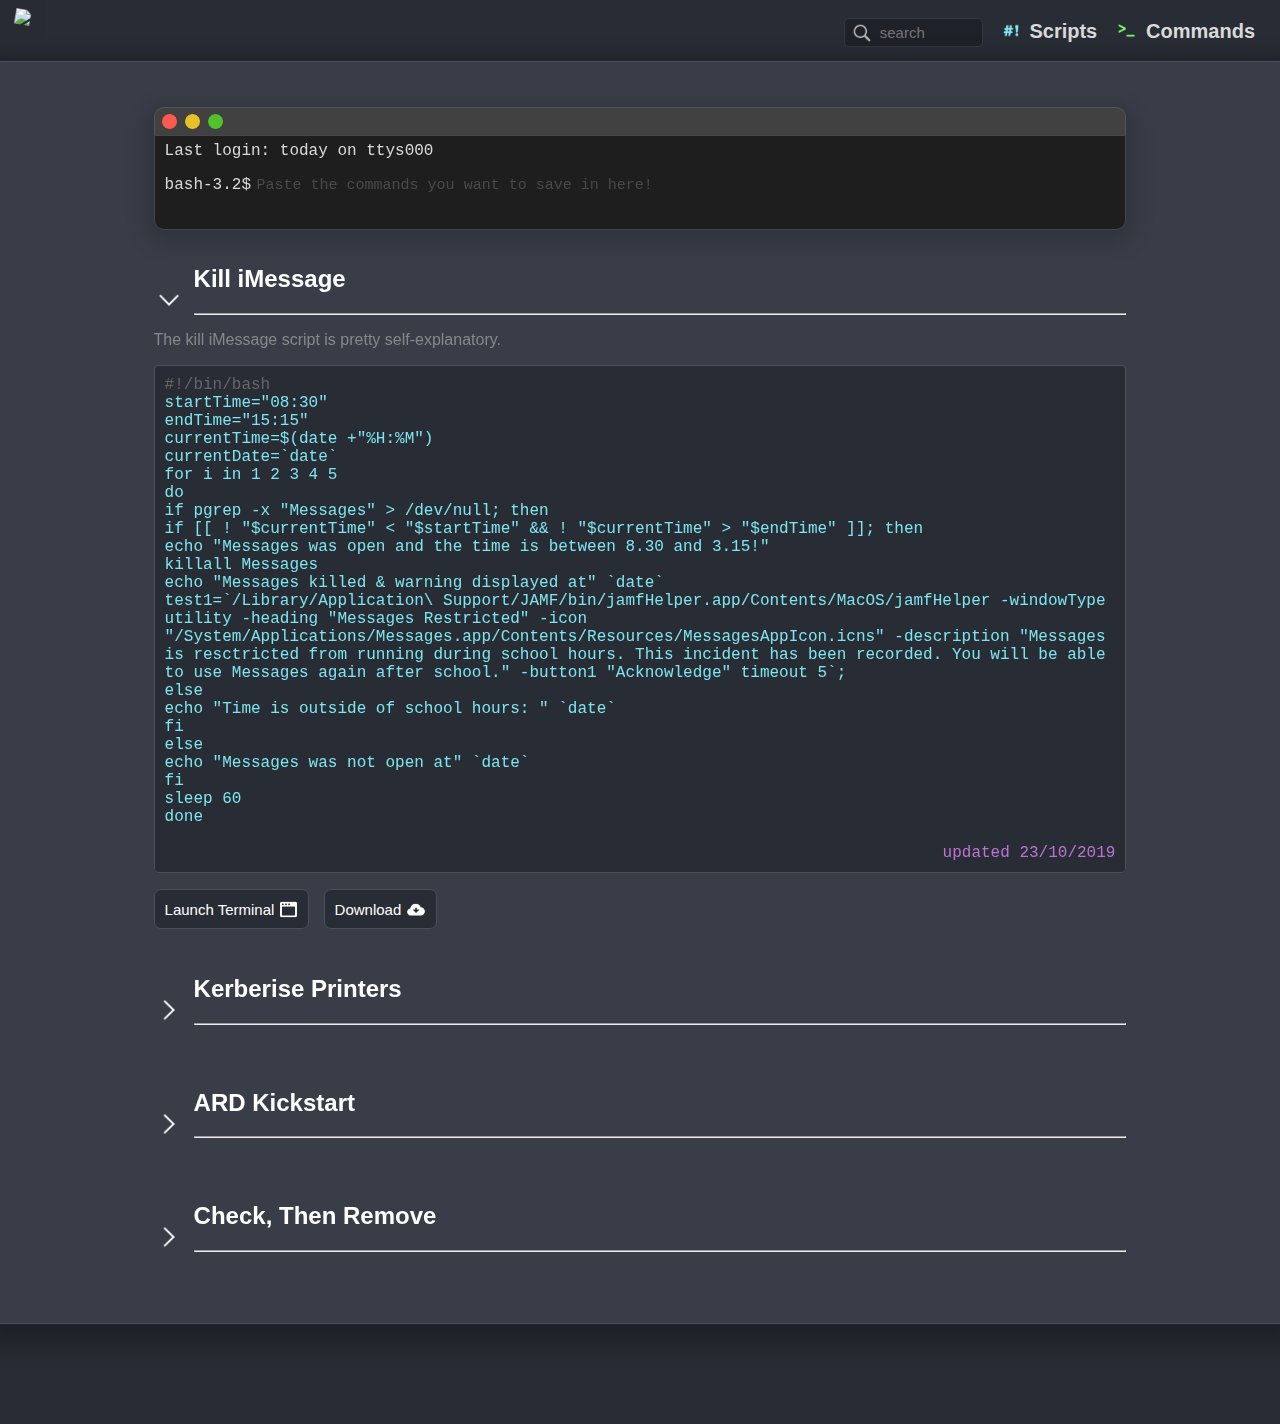
==== scripts.html @ 6391f503 "Add files via upload" ====
<!DOCTYPE html>
<html>
<head>
  <title>ScriptDB</title>
  <link href="./index.css" rel="stylesheet"/>
  <script src="./index.js" type="text/javascript"></script>
</head>
<body>
  <div id="logo"><img src="./img/macintosh_128k.png"/></div>
  <div id="nav">
    <button id="hamburger" type="button" onclick="menuOpen();"></button>
    <ul>
      <li id="active"><img src="./img/com.png"/><a href="./index.html">Commands</a></li>
      <li><img src="./img/scr.png"/><a href="">Scripts</a></li>
      <div id="search"><input id="searchbox" type="text" placeholder="search" onkeyup="searchCode();"/></div>
    </ul>
  </div>
  <ul id="container"><!--start container-->
    <div id="termsplash">
      <div id="titlebar"><div id="dots"><a id="red" onclick="closeTerm();"></a><a id="yellow" onclick="minTerm();"></a><a id="green" onclick="fullTerm();"></a></div></div>
      <div id="mainwindow">
        <p>Last login: today on ttys000</p><p id="prompt">bash-3.2$</p>
        <textarea onkeyup="textAreaAdjust(this)" onkeydown="textAreaAdjust(this)" id="term" placeholder="Paste the commands you want to save in here!"></textarea>
      </div>
    </div>
    <li class="codecont"><!--start codeccont-->
        <button class="chevron" id="hide1" onclick="hide1();"></button>
        <a><h2>Kill iMessage</h2></a>
        <hr>
      <div id="wrap1" class="wrap"><!--start wrap-->
        <p>The kill iMessage script is pretty self-explanatory.</p>
          <p class="scriptblock"><bash>#!/bin/bash</bash><br>startTime="08:30"<br>endTime="15:15"<br>currentTime=$(date +"%H:%M")<br>currentDate=`date`<br>for i in 1 2 3 4 5<br>do<br>if pgrep -x "Messages" > /dev/null; then<br>if [[ ! "$currentTime" < "$startTime" && ! "$currentTime" > "$endTime" ]]; then<br>echo "Messages was open and the time is between 8.30 and 3.15!"<br>killall Messages<br>echo "Messages killed & warning displayed at" `date`<br>test1=`/Library/Application\ Support/JAMF/bin/jamfHelper.app/Contents/MacOS/jamfHelper -windowType utility -heading "Messages Restricted" -icon "/System/Applications/Messages.app/Contents/Resources/MessagesAppIcon.icns" -description "Messages is resctricted from running during school hours. This incident has been recorded. You will be able to use Messages again after school." -button1 "Acknowledge" timeout 5`;<br>else<br>echo "Time is outside of school hours: " `date`<br>fi<br>else<br>echo "Messages was not open at" `date`<br>fi<br>sleep 60<br>done<br><br><date>updated 23/10/2019</date>
          </p>
          <a class="terminal" href="ssh://sadmin@localhost">Launch Terminal<img src="./img/terminal.png"/></a>
          <button class="download">Download<img src="./img/download.png"/></button>
      </div><!--end wrap1-->
    </li><!--end codeccont-->
    <li class="codecont"><!--start codeccont-->
        <button class="chevron" id="hide2" onclick="hide2();"></button>
        <a><h2>Kerberise Printers</h2></a>
        <hr>
        <div id="wrap2" class="wrap"><!--start wrap-->
          <p>With the new Kerberos SSO extension, sometimes you need to kerberise a printer. You can kerberise all of the printers with this script.</p>
          <p class="scriptblock">
            <bash>#!/bin/bash</bash><br>sudo lpadmin -p Art_Epsom_Large -o auth-info-required=negotiate<br>sudo lpadmin -p BeattieDeans -o auth-info-required=negotiate<br>sudo lpadmin -p BoardingDunblane -o auth-info-required=negotiate<br>sudo lpadmin -p BoardingElgin -o auth-info-required=negotiate<br>sudo lpadmin -p BoardingMelrose -o auth-info-required=negotiate<br>sudo lpadmin -p BoardingOffice -o auth-info-required=negotiate<br>sudo lpadmin -p CCWSportsWorkroom -o auth-info-required=negotiate<br>sudo lpadmin -p CCWSwimSchool -o auth-info-required=negotiate<br>sudo lpadmin -p Chapel -o auth-info-required=negotiate<br>sudo lpadmin -p EllisArtGeneral -o auth-info-required=negotiate<br>sudo lpadmin -p EllisDownstairsPro5200 -o auth-info-required=negotiate<br>sudo lpadmin -p EllisUpstairsPro5200 -o auth-info-required=negotiate<br>sudo lpadmin -p EllisWorkroom -o auth-info-required=negotiate<br>sudo lpadmin -p Follow-me-anywhere -o auth-info-required=negotiate<br>sudo lpadmin -p HunterWorkroom -o auth-info-required=negotiate<br>sudo lpadmin -p ICAccounts -o auth-info-required=negotiate<br>sudo lpadmin -p ICBasement -o auth-info-required=negotiate<br>sudo lpadmin -p ICEnglishWorkroom -o auth-info-required=negotiate<br>sudo lpadmin -p ICGroundScience -o auth-info-required=negotiate<br>sudo lpadmin -p ICILT -o auth-info-required=negotiate<br>sudo lpadmin -p ICL1Atrium -o auth-info-required=negotiate<br>sudo lpadmin -p ICL2Library -o auth-info-required=negotiate<br>sudo lpadmin -p ICLanguagesWorkroom -o auth-info-required=negotiate<br>sudo lpadmin -p ICTechnologyWorkroom -o auth-info-required=negotiate<br>sudo lpadmin -p IonaWorkroom -o auth-info-required=negotiate<br>sudo lpadmin -p JSMeetingRoom -o auth-info-required=negotiate<br>sudo lpadmin -p JSPPLCWorkroom -o auth-info-required=negotiate<br>sudo lpadmin -p JSReception -o auth-info-required=negotiate<br>sudo lpadmin -p JSResourceRoom -o auth-info-required=negotiate<br>sudo lpadmin -p JSY5Upstairs -o auth-info-required=negotiate<br>sudo lpadmin -p JSY6Downstairs -o auth-info-required=negotiate<br>sudo lpadmin -p LinkCommunications -o auth-info-required=negotiate<br>sudo lpadmin -p MSOffice -o auth-info-required=negotiate<br>sudo lpadmin -p MSY7Downstairs -o auth-info-required=negotiate<br>sudo lpadmin -p MSY7Upstairs -o auth-info-required=negotiate<br>sudo lpadmin -p MSY8Downstairs -o auth-info-required=negotiate<br>sudo lpadmin -p MSY8Upstairs -o auth-info-required=negotiate<br>sudo lpadmin -p PACDownstairs -o auth-info-required=negotiate<br>sudo lpadmin -p PACMusicWorkroom -o auth-info-required=negotiate<br>sudo lpadmin -p PACReception -o auth-info-required=negotiate<br>sudo lpadmin -p PACUpstairs -o auth-info-required=negotiate<br>sudo lpadmin -p PLCCentreWorkroom -o auth-info-required=negotiate<br>sudo lpadmin -p RhodesRelief -o auth-info-required=negotiate<br>sudo lpadmin -p RhodesScienceDownstairs -o auth-info-required=negotiate<br>sudo lpadmin -p RhodesScienceUpstairs -o auth-info-required=negotiate<br>sudo lpadmin -p RobertsonAdmissions -o auth-info-required=negotiate<br>sudo lpadmin -p RobertsonDepPrincipal -o auth-info-required=negotiate<br>sudo lpadmin -p RobertsonPnC -o auth-info-required=negotiate<br>sudo lpadmin -p RobertsonPrincipal -o auth-info-required=negotiate<br>sudo lpadmin -p RobertsonPrintRoom -o auth-info-required=negotiate<br>sudo lpadmin -p RobertsonReception -o auth-info-required=negotiate<br>sudo lpadmin -p SportsPEWorkroom -o auth-info-required=negotiate<br>sudo lpadmin -p WapitiHealthCentre -o auth-info-required=negotiate<br>
            <bash>exit 0</bash><br>
            <date>updated 10/10/19</date>
          </p>
          <a class="terminal" href="ssh://sadmin@localhost">Launch Terminal<img src="./img/terminal.png"/></a>
          <button class="download">Download<img src="./img/download.png"/></button>
      </div><!--end wrap2-->
    </li><!--end codeccont-->
    <li class="codecont"><!--start codeccont-->
        <button class="chevron" id="hide3" onclick="hide3();"></button>
        <a><h2>ARD Kickstart</h2></a>
        <hr>
        <div id="wrap3" class="wrap"><!--start wrap-->
          <p>Sometimes you need to kickstart the <strong>Apple Remote Desktop</strong> service. This is for when you are unable to remote into a Mac.</p>
          <p class="scriptblock"><bash>#!/bin/bash</bash><br>
sudo /System/Library/CoreServices/RemoteManagement/ARDAgent.app/Contents/Resources/kickstart -activate -configure -allowAccessFor -allUsers -privs -all -clientopts -setmenuextra -menuextra no<br><date>updated 15/05/2019</date></p>
          <a class="terminal" href="ssh://sadmin@localhost">Launch Terminal<img src="./img/terminal.png"/></a>
          <button class="download">Download<img src="./img/download.png"/></button>
      </div><!--end wrap3-->
    </li><!--end codeccont-->
    <li class="codecont"><!--start codeccont-->
        <button class="chevron" id="hide4" onclick="hide4();"></button>
        <a><h2>Check, Then Remove</h2></a>
        <hr>
      <div id="wrap4" class="wrap"><!--start wrap4-->
        <p>Sometimes we want to check if something exists before attempting to remove it. In this example, we're checking if Office 2019 exists before removing 2011.</p>
        <p class="scriptblock"><bash>!#/bin/bash</bash><br>FILE=/Applications/Microsoft\ Word.app<br>if test -f "$FILE"; then<br>rm -r /Applications/Microsoft\ Office\ 2011<br>echo "Office 2011 succesfully removed"<br>else<br>echo "Office 2011 Not installed"<br>fi<br><bash>exit 0</bash><br><date>updated 03/09/2019</date></p>
        <a class="terminal" href="ssh://sadmin@localhost">Launch Terminal<img src="./img/terminal.png"/></a>
        <button class="download">Download<img src="./img/download.png"/></button>
      </div><!--end wrap4-->
    </li><!--end codeccont-->
  </ul><!--end container-->
  <div id="footer">
    <img src="./img/crest.png"/>
    <p>Max Hewett | St. Cuthbert's College</p>
    <a href="mailto:max.hewett@stcuthberts.school.nz"><img src="./img/help.png"/></a>
  </div>
</body>

</html>
---- index.css ----
/* css */
body, html{
  margin:0;
}
body{
  font-family: 'Helvetica Neue' , sans-serif;
  background-color:#282C34;
  animation: none;
}
@keyframes fadein {
      from { opacity: 0; }
      to   { opacity: 1; }
  }
::selection {
  background: rgba(58,63,75,0.9); /* WebKit/Blink Browsers */
}
/*nav and container*/
#hamburger{
  float:right;
  background-color:#282C34;
  height:40px;
  width:40px;
  border:none;
  margin:9px 25px 0 0;
  display:none;
  transition:0.2s;
  background-image:url('./img/hamburger.png');
  background-size:40px;
  opacity:0.15;
  cursor:pointer;
}
#hamburger:hover{
    opacity:0.85;
}
#logo{
  position:fixed;
  z-index:0;
  background-color:RGBA(40,44,52,0.8);
  border-radius:0px 0px 10px 0px;
  transition:0s;
  top:-1px;
}
#logo img{
  height:80px;
  width:auto;
  padding:10px 15px 8px 15px;
  transform:rotate(10deg);
}
.floater{
  position:fixed;
  z-index:+2 !important;
  background-color:RGBA(40,44,52,0.8);
  border-radius:0px 0px 10px 0px;
  transition:0s;
  top:-1px;
}
.floater img{
  height:40px !important;
  width:auto;
  padding:10px 15px 8px 15px;
  transform:rotate(0deg) !important;
}
#nav{
  width:100vw;
  background-color:#282C34;
  height:60px;
  position:fixed;
  z-index:-1;
  top:0;
}
#nav ul{
  margin-right:0;
  margin-top:20px;
  padding-right:5px;
}
#nav ul li{
  list-style-type:none;
  display:inline;
  float:right;
}
#nav ul li img{
  height:15px;
  width:auto;
  margin-right:-10px;
}
#nav ul li a{
  color:#d9d9d9;
  font-weight:700;
  font-size:20px;
  text-decoration: none;
  padding:0px 20px;
  transition:0.2s;
}
#nav ul li a:hover{
  color:#383D47;
}
#active{
  color:#f9f9f9 !important;
}
#search{
  float:right;
  left:0;
  color:#494B52;
  font-weight:700;
  margin-top:-2px;
}
#search input{
  height:25px;
  border-radius:5px;
  width:auto;
  background: url(./img/search.png) no-repeat scroll 4px 1px;
  background-size:25px;
  padding-left:35px;
  background-color:#1E2127;
  width:100px;
  max-width:300px;
  border:1px solid #323841;
  font-size:15px;
  color:#fff;
  transition:0.6s;
  outline: none;
  margin-right:20px;
}
#search input:focus{
  width:45vw;
  transition:0.6s;
}
#container{
  background-color:#383D47;
  color:#f9f9f9;
  width:80vw;
  padding:5vh 10vw;
  position:relative;
  margin-top:61px;
  margin-bottom:100px;
  border-top:1px solid #494F5C;
  border-bottom:1px solid #494F5C;
  z-index:+1;
  transition:0.4s;
  box-shadow: 0px 9px 20px 13px rgba(0,0,0,0.25);
}
#container p{
  color:#888;
}
/*terminal prompt at top*/
#termsplash{
  width:95%;
  margin-left:2.5%;
  height:auto;
  min-height:100px;
  max-height:120px;
  font-family:'courier', sans-serif;
  margin-bottom:50px;
  border-radius:10px;
  box-shadow: 0px 8px 20px 9px rgba(0,0,0,0.15);
  margin-bottom:0px;
  z-index: inherit;
  position:relative;
}
#titlebar{
  background-color: #414141;
  border: 1px solid #545454;
  border-bottom:none;
  border-radius:10px 10px 0 0;
  height:27px;
}
#dots a{
  width:40px;
  height:20px;
  margin:1px 3px 0px -20px;
  background-repeat:no-repeat;
  background-size:25px;
  float:left;
  cursor:pointer;
  transition:0.2s;
}
#red{
  background-image:url('img/red.png');
  margin-left:2px !important;
}
#red:hover{
  background-image: url('img/redhover.png');
}
#yellow{
  background-image:url('img/yellow.png');
}
#yellow:hover{
  background-image: url('img/yellowhover.png');
}
#green{
  background-image:url('img/green.png');
}
#green:hover{
  background-image: url('img/greenhover.png');
}
#mainwindow{
  background-color:#1E1E1E;
  padding:0px 10px 10px 10px;
  border: 1px solid #484748;
  border-radius:0 0 10px 10px;
  height:90%;
  padding-top:-5px;
  overflow:hidden;
  position:relative;
  transition:0.3s;
}
#mainwindow p{
  margin-top:6px;
  color:#d9d9d9;
}
#prompt{
  background-color: #1E1E1E;
}
#term{
  width:100%;
  float:left;
  margin-top:-35px;
  margin-left:-3px;
  margin-bottom:10px;
  height:auto;
  background:none;
  font-family:'courier';
  font-size:15px;
  color:#ddd;
  border:none;
  text-indent: 93px;
  outline:none;
  resize:none;
  max-height: 30px;
}
textarea::-webkit-input-placeholder {
    opacity:0.5;
    text-shadow: none;
}
/*start of codeblocks*/

h1{
  font-family:'courier';
  text-align:center;
  color:#7DFF6D;
}
.chevron{
  background-image:url('./img/chevron.png');
  background-size:30px;
  width:30px;
  height:30px;
  background-color: #383D47;
  border:none;
  cursor:pointer;
  display:inline-block;
  float:left;
  margin-top:20px;
  margin-right:10px;
  transition:0.2s;
}
.codecont{
  padding:2vh 2vw;
  margin:0;
  list-style-type: none;
  animation: fadein 1s;
}
.codecont a{

}
.codecont h2{
  color:#fff;
}
.wrap{
  padding-bottom:30px;
  position:relative;
}
.codeblock{
  color:#7DFF6D !important;
  padding:10px;
  border:1px solid #494F5C;
  border-radius:4px;
  background-color:#282C34;
  font-family: 'courier', 'courier new', sans-sans-serif;
  overflow:scroll;
}
.scriptblock{
  color:#7EE4ED !important;
  padding:10px;
  border:1px solid #494F5C;
  border-radius:4px;
  background-color:#282C34;
  font-family: 'courier', 'courier new', sans-sans-serif;
  overflow:scroll;
}
bash{
  color:#666;
}
date{
  color:#BB73D2;
  float:right;
}
strong{
  font-weight:700;
  color:#bbb;
}
.download{
  padding:10px;
  background-color:#282C34;
  border:1px solid #494F5C;
  font-size:15px;
  color:#fff;
  border-radius:7px;
  transition:0.2s;
  cursor:pointer;
  position:absolute;
  border:1px #494F5C solid;
  margin-left:170px;
  margin-top:0px;
  text-decoration: none;
}
.download:hover{
  background-color:#4F83FF;
  box-shadow:inset 0px -4px 0px 0px #3558AC;
  padding-bottom:14px;
  margin-top:-2px;
  margin-bottom:-4px;
  border:1px #383D47 solid;
}
.download img{
  height:20px;
  width:auto;
  margin-left:5px;
  margin-bottom:-5px;
}
.terminal{
  padding:10px;
  background-color:#282C34;
  border:1px solid #494F5C;
  font-size:15px;
  color:#fff;
  border-radius:7px;
  transition:0.2s;
  cursor:pointer;
  position:absolute;
  border:1px #494F5C solid;
  text-decoration: none;
}
.terminal:hover{
  /* pink
  background-color:#D97FBC;
  box-shadow:inset 0px -4px 0px 0px #AA6493; */
  background-color:#98BA46;
  box-shadow:inset 0px -4px 0px 0px #769036;
  padding-bottom:14px;
  margin-top:-2px;
  margin-bottom:-4px;
  border:1px #383D47 solid;
}
.terminal img{
  height:19px;
  width:auto;
  margin-left:5px;
  margin-bottom:-4px;
}
#footer{
  height:60px;
  margin:10px 10vw;
  width:80vw;
  position:fixed;
  bottom:0;
  z-index:-1;
  color:#383D47;
}
#footer img{
  float:left;
  height:30px;
  width:auto;
  margin:10px 15px 0 0;
}
#footer a{
  float:right;
  opacity:1;
  font-weight:700;
  margin-top:-47px;
  transition:0.2s;
}
#footer a:hover{
  opacity:0.8;
}
/*   mobile styles   */
@media only screen and (max-width: 700px) {
  #hamburger{
    display:block;
  }
  #nav ul{
    margin-top:100px;
  }
  #search{
    float:left;
    margin-left:-8px;
  }
  #search input{
    max-width:130px;
  }
}
/* codeblock hiding */
#wrap1{
  display:block;
}
#wrap2{
  display:none;
}
#hide2{
  transform:rotate(-90deg);
}
#wrap3{
  display:none;
}
#hide3{
  transform:rotate(-90deg);
}
#wrap4{
  display:none;
}
#hide4{
  transform:rotate(-90deg);
}
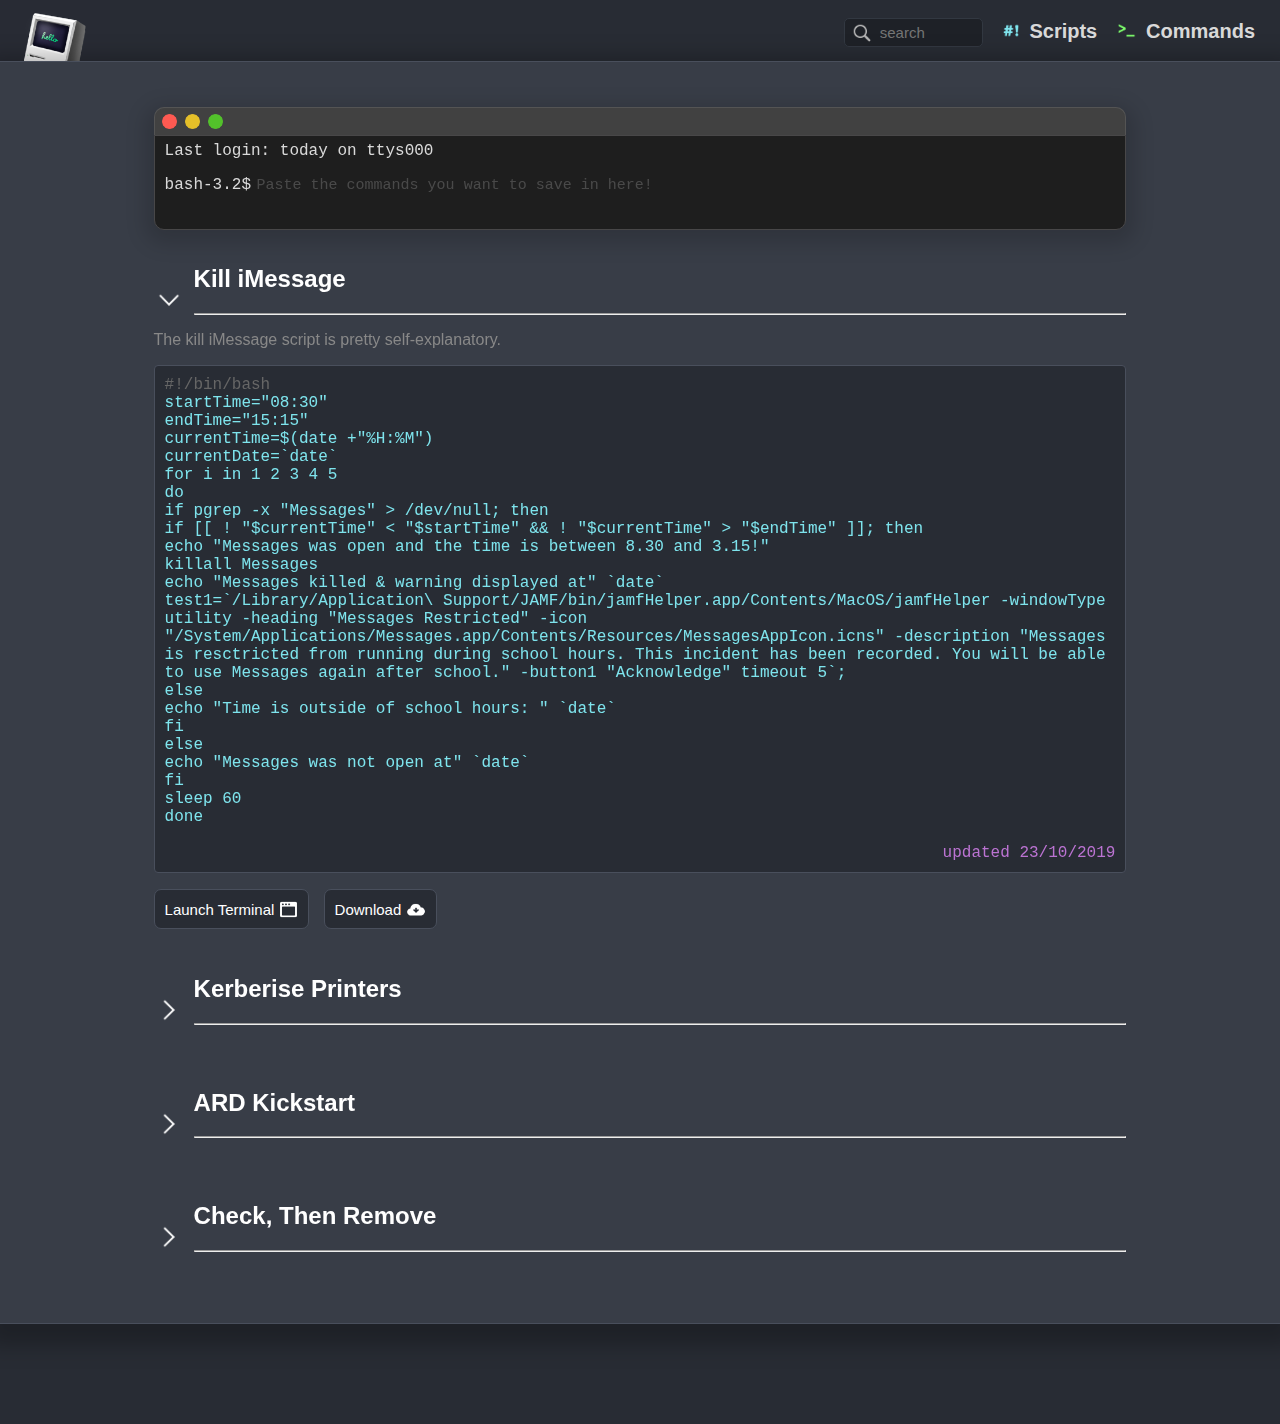
==== commit f153be89: "Update scripts.html" ====
--- a/scripts.html
+++ b/scripts.html
@@ -6,7 +6,7 @@
   <script src="./index.js" type="text/javascript"></script>
 </head>
 <body>
-  <div id="logo"><img src="./img/macintosh_128k.png"/></div>
+  <div id="logo"><img src="./img/Macintosh_128k.png"/></div>
   <div id="nav">
     <button id="hamburger" type="button" onclick="menuOpen();"></button>
     <ul>
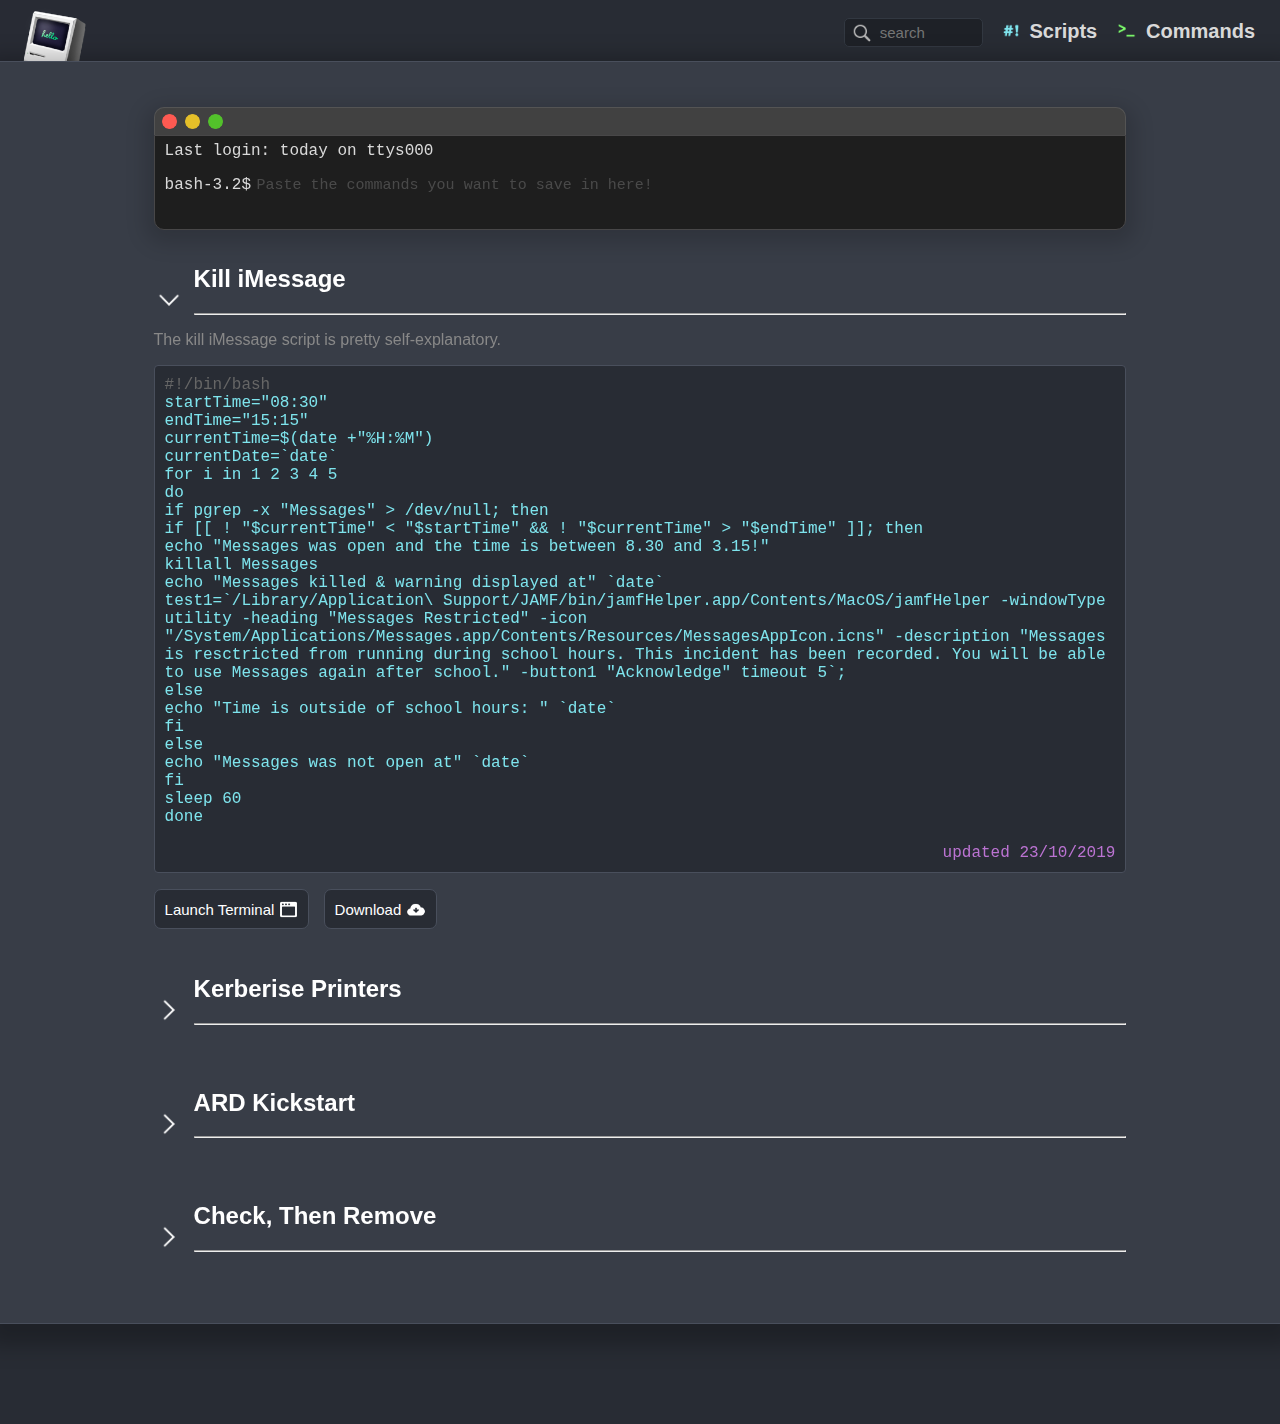
==== commit eb53a1b2: "27/05/2020" ====
--- a/scripts.html
+++ b/scripts.html
@@ -5,6 +5,13 @@
   <link href="./index.css" rel="stylesheet"/>
   <script src="./index.js" type="text/javascript"></script>
 </head>
+<div id="popup">
+  <img id="setcross" src="img/cross.png" onclick="closePopup();">
+  <h1>settings</h1>
+  <hr>
+  <span><p>Hide copy/paste terminal</p><input type="checkbox" id="switch" /><label for="switch" onclick="hideTerm();">Toggle</label></span>
+  <br><br>
+</div>
 <body>
   <div id="logo"><img src="./img/Macintosh_128k.png"/></div>
   <div id="nav">
@@ -75,9 +82,10 @@
     </li><!--end codeccont-->
   </ul><!--end container-->
   <div id="footer">
+      <a id="gear" onclick="popupSH();"><img onclick="popupSH();" src="img/gear.png" alt="Settings"/></a>
     <img src="./img/crest.png"/>
-    <p>Max Hewett | St. Cuthbert's College</p>
-    <a href="mailto:max.hewett@stcuthberts.school.nz"><img src="./img/help.png"/></a>
+    <p>Max Hewett | 2020</p>
+    <a id="help" href="mailto:max.hewett@stcuthberts.school.nz"><img src="./img/help.png"/></a>
   </div>
 </body>
 
--- a/index.css
+++ b/index.css
@@ -38,7 +38,7 @@
   background-color:RGBA(40,44,52,0.8);
   border-radius:0px 0px 10px 0px;
   transition:0s;
-  top:-1px;
+  top:-3px;
 }
 #logo img{
   height:80px;
@@ -67,6 +67,7 @@
   position:fixed;
   z-index:-1;
   top:0;
+  color:white;
 }
 #nav ul{
   margin-right:0;
@@ -156,6 +157,7 @@
   margin-bottom:0px;
   z-index: inherit;
   position:relative;
+  display:block;
 }
 #titlebar{
   background-color: #414141;
@@ -371,15 +373,16 @@
   height:30px;
   width:auto;
   margin:10px 15px 0 0;
-}
-#footer a{
+  opacity:0.6;
+}
+#help{
   float:right;
   opacity:1;
   font-weight:700;
   margin-top:-47px;
   transition:0.2s;
 }
-#footer a:hover{
+#help:hover{
   opacity:0.8;
 }
 /*   mobile styles   */
@@ -420,3 +423,138 @@
 #hide4{
   transform:rotate(-90deg);
 }
+#wrap5{
+  display:none;
+}
+#hide5{
+  transform:rotate(-90deg);
+}
+/*sunmoon spin*/
+#spin{
+    position:fixed;
+    float:left;
+    bottom: -40px;
+    transition: transform 1s;
+    transition: 0.4s;
+    border-radius: 0px;
+    right:-75vw;
+    z-index:+39;
+}
+#spin img{
+    height:100px;
+}
+/* popup */
+#popup{
+  width:20vw;
+  min-width:300px;
+  height:auto;
+  background-color:#181A1F;
+  font-family:'Helvetica Neue', sans-serif;
+  color:#fff;
+  position:fixed;
+  display:block;
+  z-index:+40;
+  padding:2vh 4vw;
+  margin-left:6vw;
+  border-radius:10px 0 0 10px;
+  text-align:left;
+  float:right;
+  right:-75vw;
+  top:15vh;
+  box-shadow: 0px 8px 20px 9px rgba(0,0,0,0.25);
+  transition:0.5s;
+  overflow:hidden;
+}
+#popup span{
+    float:left;
+}
+#popup h1{
+  font-family:'Helvetica Neue', sans-serif;
+  color:#fff;
+  text-align:left;
+}
+#popup p{
+  float:left;
+  margin-right:10px;
+  color:#fff;
+}
+
+#setcross{
+    float:right;
+    height:20px;
+    cursor:pointer;
+    opacity:0.5;
+}
+#setcross:hover{
+    opacity:1;
+}
+#gear img{
+    opacity:0.1;
+    cursor:pointer;
+    transform: rotate(0deg);
+    transition:1.2s;
+}
+#gear img:hover{
+    opacity:1;
+    transform: rotate(-90deg);
+}
+/* switch */
+input[type=checkbox]{
+	height: 0;
+	width: 0;
+	visibility: hidden;
+}
+
+label {
+	cursor: pointer;
+	text-indent: -9999px;
+	width: 50px;
+	height: 25px;
+	background-color: #CFCFCF; 
+    border: 1px solid #D9DADC;
+    border-radius: 50px; 
+    box-shadow: 2px 4px 6px rgba(0,0,0,0.2);
+	display: block;
+	border-radius: 25px;
+	position: relative;
+    float:left;
+    margin-top:10px;
+    /*background: linear-gradient(90deg, rgba(221,233,241,1) 0%, rgba(159,169,184,1) 100%);*/
+}
+
+
+label:after {
+	content: '';
+	position: absolute;
+	top: 2.5px;
+	left: 3px;
+	width: 20px;
+	height: 20px;
+	background: #fff;
+	border-radius: 90px;
+	transition: 0.3s;
+    box-shadow: 2px 4px 6px rgba(0,0,0,0.1);
+}
+
+input:checked + label {
+    background: #4CD864;
+    border: 1px solid #404655;
+}
+
+input:checked + label:after {
+	left: calc(100% - 3px);
+	transform: translateX(-100%);
+    box-shadow: -2px 4px 3px rgba(0,0,0,0.1);
+}
+
+label:active:after {
+	width: 20px;
+}
+
+// centering
+body {
+	display: flex;
+	justify-content: center;
+	align-items: center;
+	height: 100vh;
+}